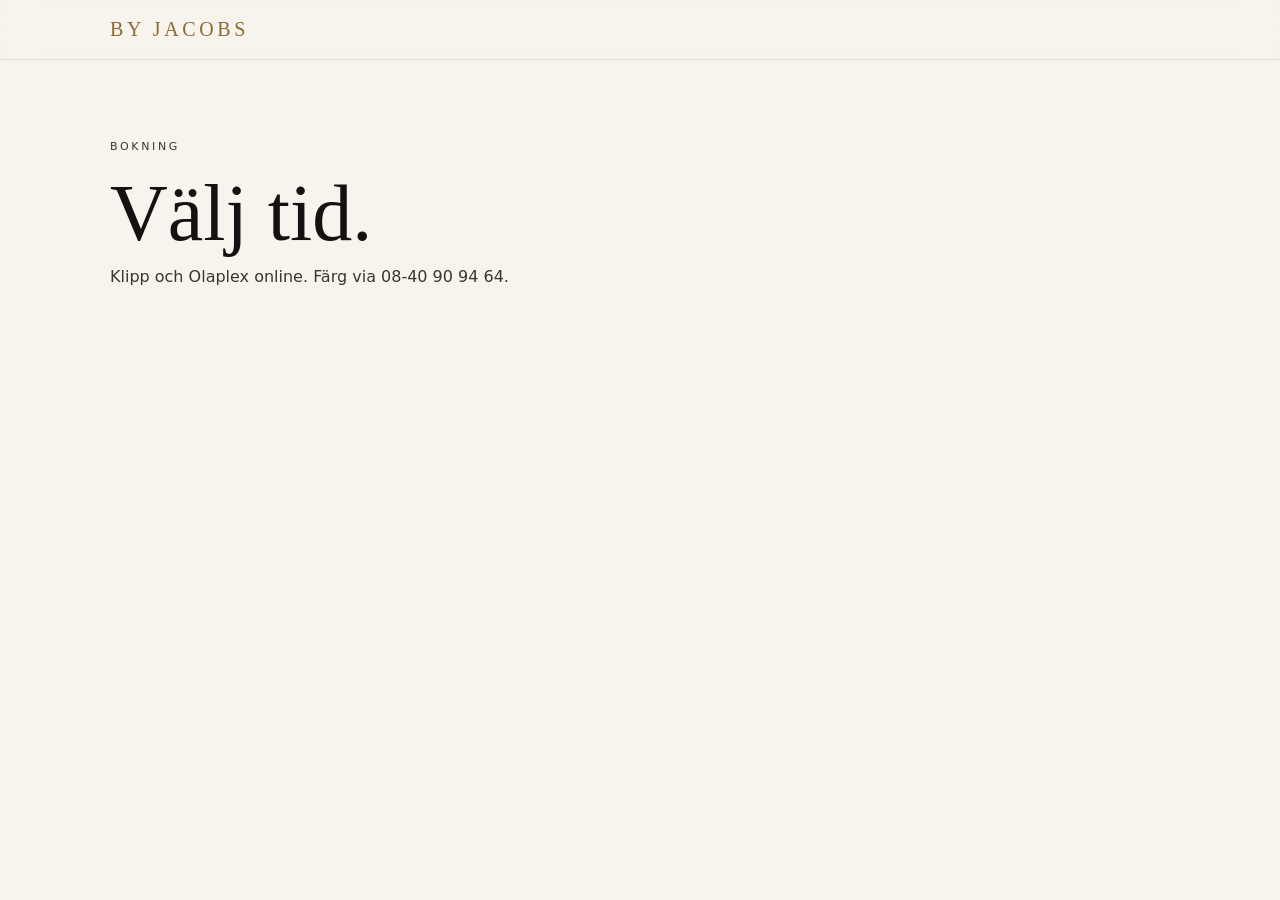
==== boka.html @ fabb0403 "Initial By Jacobs concept site" ====
<!DOCTYPE html><html lang=sv><head><meta charset=UTF-8><meta name=viewport content="width=device-width,initial-scale=1"><title>Boka — By Jacobs</title><link rel=stylesheet href=css/styles.css></head><body><header class=nav><div class=nav-inner><a class=logo href=index.html>By Jacobs</a></div></header><section class=hero><p class=kicker>Bokning</p><h1>Välj tid.</h1><p>Klipp och Olaplex online. Färg via 08-40 90 94 64.</p></section></body></html>
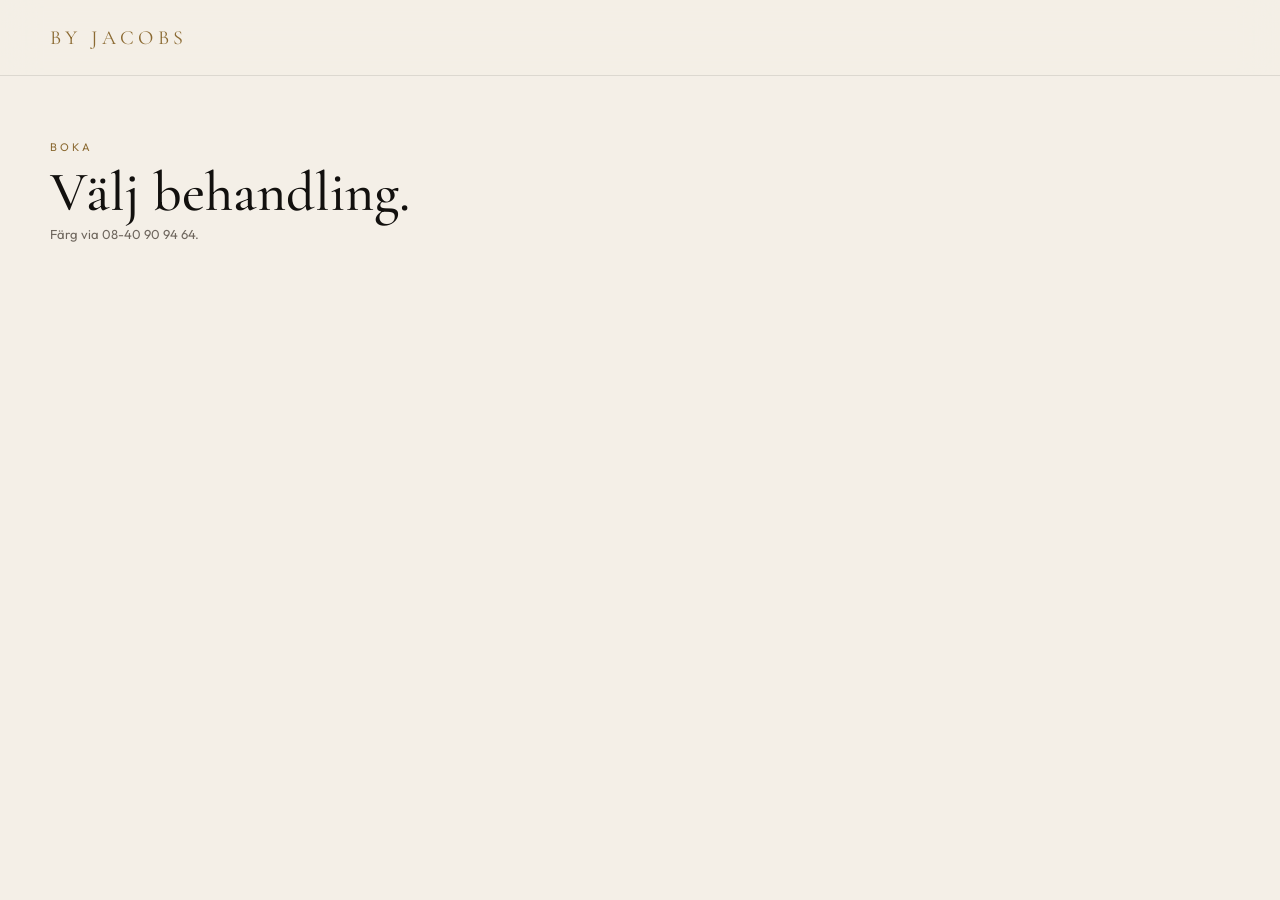
==== commit a8a9e1cd: "Premium animated homepage with services and products" ====
--- a/boka.html
+++ b/boka.html
@@ -1 +1 @@
-<!DOCTYPE html><html lang=sv><head><meta charset=UTF-8><meta name=viewport content="width=device-width,initial-scale=1"><title>Boka — By Jacobs</title><link rel=stylesheet href=css/styles.css></head><body><header class=nav><div class=nav-inner><a class=logo href=index.html>By Jacobs</a></div></header><section class=hero><p class=kicker>Bokning</p><h1>Välj tid.</h1><p>Klipp och Olaplex online. Färg via 08-40 90 94 64.</p></section></body></html>+<!DOCTYPE html><html lang=sv><head><meta charset=UTF-8><meta name=viewport content="width=device-width,initial-scale=1"><title>Boka</title><link href="https://fonts.googleapis.com/css2?family=Cormorant+Garamond:wght@500&family=Outfit:wght@400;500&display=swap" rel=stylesheet><link rel=stylesheet href=css/styles.css></head><body><header class="nav scrolled"><div class=nav-in><a class=logo href=index.html>By Jacobs</a></div></header><section class=section style=padding-top:140px><div class=wrap><p class=kicker>Boka</p><h2>Välj behandling.</h2><p class=meta>Färg via 08-40 90 94 64.</p></div></section></body></html>
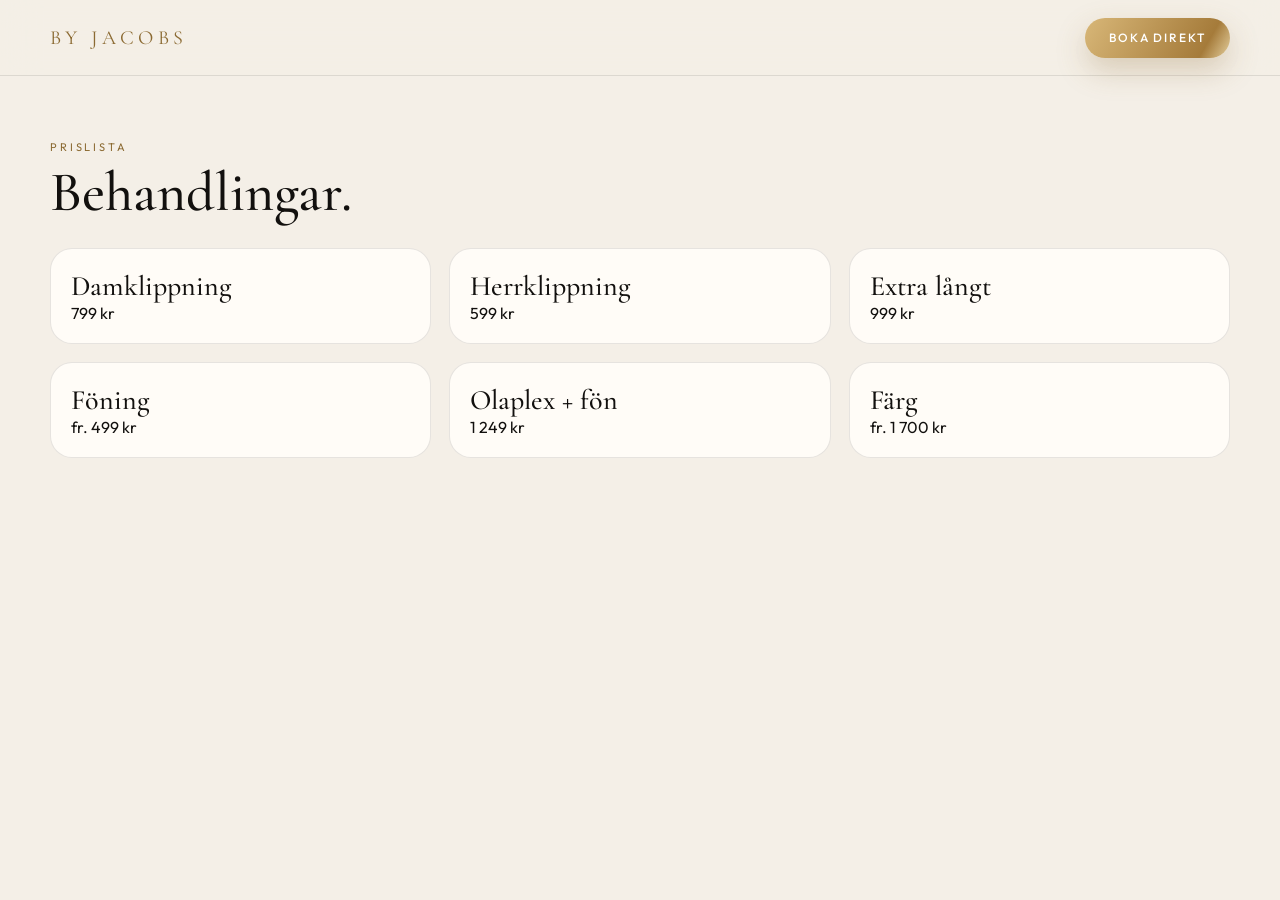
==== commit 6137dbec: "Add live catalog and official price list" ====
--- a/boka.html
+++ b/boka.html
@@ -1 +1 @@
-<!DOCTYPE html><html lang=sv><head><meta charset=UTF-8><meta name=viewport content="width=device-width,initial-scale=1"><title>Boka</title><link href="https://fonts.googleapis.com/css2?family=Cormorant+Garamond:wght@500&family=Outfit:wght@400;500&display=swap" rel=stylesheet><link rel=stylesheet href=css/styles.css></head><body><header class="nav scrolled"><div class=nav-in><a class=logo href=index.html>By Jacobs</a></div></header><section class=section style=padding-top:140px><div class=wrap><p class=kicker>Boka</p><h2>Välj behandling.</h2><p class=meta>Färg via 08-40 90 94 64.</p></div></section></body></html>+<!DOCTYPE html><html lang=sv><head><meta charset=UTF-8><meta name=viewport content="width=device-width,initial-scale=1"><title>Boka</title><link href="https://fonts.googleapis.com/css2?family=Cormorant+Garamond:wght@500;600&family=Outfit:wght@400;500&display=swap" rel=stylesheet><link rel=stylesheet href=css/styles.css></head><body><header class="nav scrolled"><div class=nav-in><a class=logo href=index.html>By Jacobs</a><a class="btn btn-gold" href="https://www.bokadirekt.se/places/by-jacobs-41975">Boka Direkt</a></div></header><section class=section style=padding-top:140px><div class=wrap><p class=kicker>Prislista</p><h2>Behandlingar.</h2><div class=grid3 style=margin-top:28px><article class=card><div class=body><h3>Damklippning</h3><p class=price>799 kr</p></div></article><article class=card><div class=body><h3>Herrklippning</h3><p class=price>599 kr</p></div></article><article class=card><div class=body><h3>Extra långt</h3><p class=price>999 kr</p></div></article><article class=card><div class=body><h3>Föning</h3><p class=price>fr. 499 kr</p></div></article><article class=card><div class=body><h3>Olaplex + fön</h3><p class=price>1 249 kr</p></div></article><article class=card><div class=body><h3>Färg</h3><p class=price>fr. 1 700 kr</p></div></article></div></div></section></body></html>
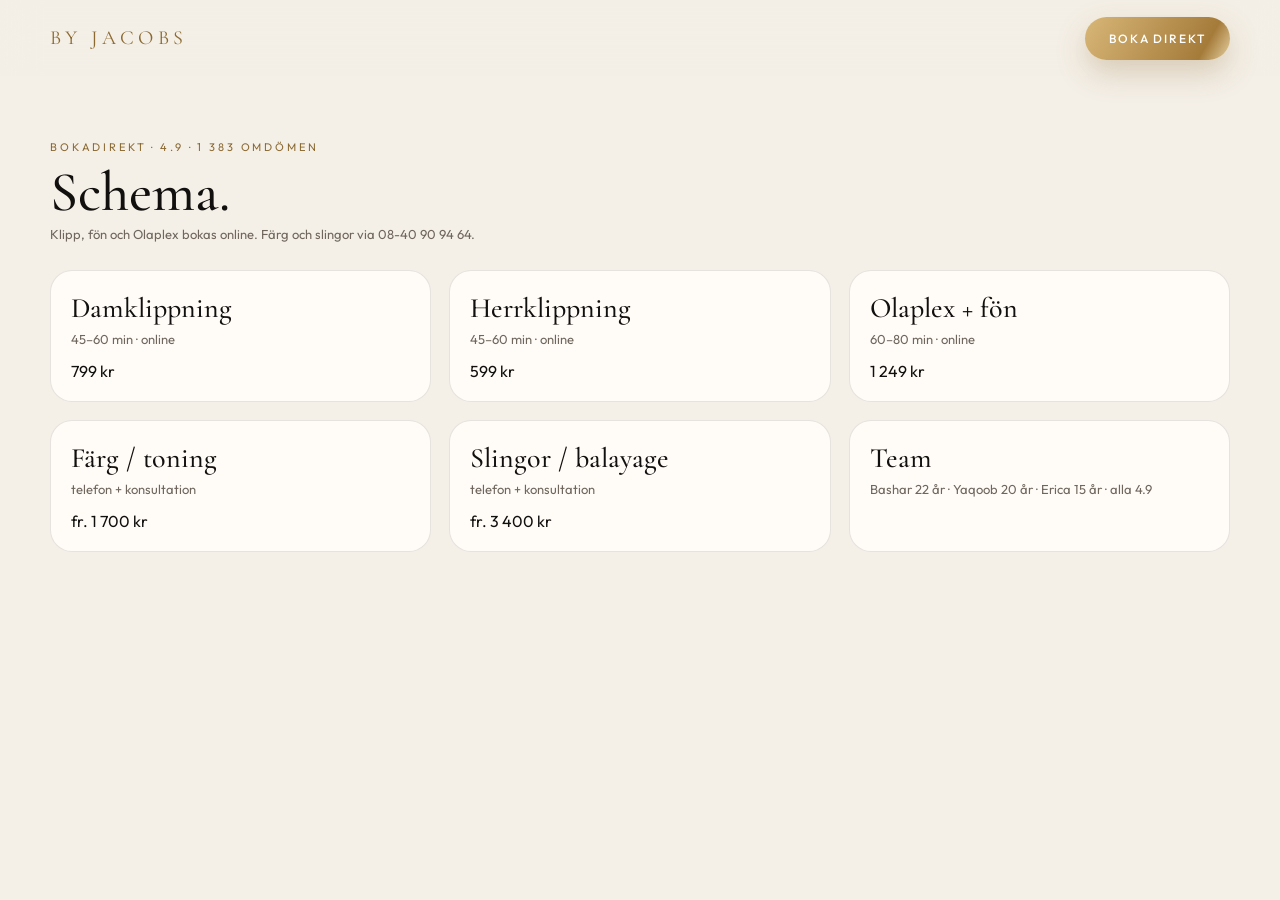
==== commit 0eefd954: "Add HairSalon schema and Boka Direkt booking component" ====
--- a/boka.html
+++ b/boka.html
@@ -1 +1,25 @@
-<!DOCTYPE html><html lang=sv><head><meta charset=UTF-8><meta name=viewport content="width=device-width,initial-scale=1"><title>Boka</title><link href="https://fonts.googleapis.com/css2?family=Cormorant+Garamond:wght@500;600&family=Outfit:wght@400;500&display=swap" rel=stylesheet><link rel=stylesheet href=css/styles.css></head><body><header class="nav scrolled"><div class=nav-in><a class=logo href=index.html>By Jacobs</a><a class="btn btn-gold" href="https://www.bokadirekt.se/places/by-jacobs-41975">Boka Direkt</a></div></header><section class=section style=padding-top:140px><div class=wrap><p class=kicker>Prislista</p><h2>Behandlingar.</h2><div class=grid3 style=margin-top:28px><article class=card><div class=body><h3>Damklippning</h3><p class=price>799 kr</p></div></article><article class=card><div class=body><h3>Herrklippning</h3><p class=price>599 kr</p></div></article><article class=card><div class=body><h3>Extra långt</h3><p class=price>999 kr</p></div></article><article class=card><div class=body><h3>Föning</h3><p class=price>fr. 499 kr</p></div></article><article class=card><div class=body><h3>Olaplex + fön</h3><p class=price>1 249 kr</p></div></article><article class=card><div class=body><h3>Färg</h3><p class=price>fr. 1 700 kr</p></div></article></div></div></section></body></html>+<!DOCTYPE html>
+<html lang="sv">
+<head>
+  <meta charset="UTF-8" />
+  <meta name="viewport" content="width=device-width, initial-scale=1" />
+  <title>Boka tid — By Jacobs</title>
+  <link href="https://fonts.googleapis.com/css2?family=Cormorant+Garamond:wght@500;600&family=Outfit:wght@400;500&display=swap" rel="stylesheet" />
+  <link rel="stylesheet" href="css/styles.css" />
+</head>
+<body>
+  <header class="nav scrolled"><div class="nav-in"><a class="logo" href="index.html">By Jacobs</a><a class="btn btn-gold" href="https://www.bokadirekt.se/places/by-jacobs-41975">Boka Direkt</a></div></header>
+  <section class="section" style="padding-top:140px"><div class="wrap">
+    <p class="kicker">Bokadirekt · 4.9 · 1 383 omdömen</p>
+    <h2>Schema.</h2>
+    <p class="meta">Klipp, fön och Olaplex bokas online. Färg och slingor via 08-40 90 94 64.</p>
+    <div class="grid3" style="margin-top:28px">
+      <article class="card"><div class="body"><h3>Damklippning</h3><p class="meta">45–60 min · online</p><p class="price">799 kr</p></div></article>
+      <article class="card"><div class="body"><h3>Herrklippning</h3><p class="meta">45–60 min · online</p><p class="price">599 kr</p></div></article>
+      <article class="card"><div class="body"><h3>Olaplex + fön</h3><p class="meta">60–80 min · online</p><p class="price">1 249 kr</p></div></article>
+      <article class="card"><div class="body"><h3>Färg / toning</h3><p class="meta">telefon + konsultation</p><p class="price">fr. 1 700 kr</p></div></article>
+      <article class="card"><div class="body"><h3>Slingor / balayage</h3><p class="meta">telefon + konsultation</p><p class="price">fr. 3 400 kr</p></div></article>
+      <article class="card"><div class="body"><h3>Team</h3><p class="meta">Bashar 22 år · Yaqoob 20 år · Erica 15 år · alla 4.9</p></div></article>
+    </div>
+  </div></section>
+</body></html>
--- a/css/styles.css
+++ b/css/styles.css
@@ -0,0 +1 @@
+:root{--ivory:#F4EFE7;--paper:#FFFcf7;--ink:#12100E;--mute:#6F675E;--gold:#C4A36A;--gold2:#8B6A32;--line:rgba(18,16,14,.1)}*{box-sizing:border-box;margin:0;padding:0}html{scroll-behavior:smooth}body{font-family:Outfit,system-ui,sans-serif;background:var(--ivory);color:var(--ink);overflow-x:hidden}a{color:inherit;text-decoration:none}img{display:block;width:100%;height:100%;object-fit:cover}.wrap{width:min(1180px,calc(100% - 36px));margin-inline:auto}.nav{position:fixed;inset:0 0 auto;z-index:40;height:76px;display:flex;align-items:center;background:rgba(244,239,231,.55);backdrop-filter:blur(18px);transition:.4s ease}.nav.scrolled{background:rgba(244,239,231,.92)}.nav-in{width:min(1180px,calc(100% - 36px));margin:auto;display:flex;align-items:center;justify-content:space-between}.logo{font-family:"Cormorant Garamond",serif;letter-spacing:.22em;text-transform:uppercase;color:var(--gold2);font-size:20px}.logo small{display:block;font-family:Outfit,sans-serif;font-size:9px;letter-spacing:.3em;color:var(--mute);text-align:center}.links{display:flex;gap:26px;font-size:12px;letter-spacing:.14em;text-transform:uppercase}.links a{position:relative}.btn{display:inline-flex;padding:14px 24px;border-radius:999px;border:0;font:500 12px Outfit,sans-serif;letter-spacing:.16em;text-transform:uppercase;transition:transform .35s}.btn-gold{color:#fff;background:linear-gradient(120deg,#d8b778,#a57b3a 40%,#ead7a8 50%,#a57b3a 60%,#8b6a32);background-size:220% 100%;animation:shimmer 4.5s linear infinite;box-shadow:0 12px 30px rgba(139,106,50,.28)}.btn-ghost{background:transparent;color:#fff;border:1px solid rgba(255,255,255,.55)}.btn-dark{background:var(--ink);color:#fff}.btn:hover{transform:translateY(-2px) scale(1.02)}@keyframes shimmer{to{background-position:220% 0}}.hero{min-height:100svh;position:relative;display:grid;place-items:end start;color:#fff;overflow:hidden}.hero-bg{position:absolute;inset:-8%;background:linear-gradient(180deg,rgba(18,16,14,.15),rgba(18,16,14,.62) 70%),url("https://images.unsplash.com/photo-1522337360788-8b13dee7a37e?auto=format&fit=crop&w=2000&q=80") center/cover;animation:ken 22s ease-in-out infinite alternate}@keyframes ken{from{transform:scale(1)}to{transform:scale(1.08)}}.hero-copy{position:relative;z-index:2;padding:0 0 88px;width:min(1180px,calc(100% - 36px));margin-inline:auto}.eyebrow{font-size:11px;letter-spacing:.32em;text-transform:uppercase;color:#e6d3aa;margin-bottom:16px}.hero h1{font-family:"Cormorant Garamond",serif;font-weight:500;font-size:clamp(48px,8vw,96px);line-height:.9}.hero p{max-width:38ch;margin:18px 0 28px;color:rgba(255,255,255,.82);font-size:17px}.cta-row{display:flex;gap:12px;flex-wrap:wrap}.trust{margin-top:28px;display:flex;gap:18px;flex-wrap:wrap;font-size:11px;letter-spacing:.16em;text-transform:uppercase;color:rgba(255,255,255,.7)}.reveal{opacity:0;transform:translateY(28px);animation:up .9s forwards}.d1{animation-delay:.1s}.d2{animation-delay:.25s}.d3{animation-delay:.4s}.d4{animation-delay:.55s}@keyframes up{to{opacity:1;transform:none}}.section{padding:92px 0}.kicker{font-size:11px;letter-spacing:.26em;text-transform:uppercase;color:var(--gold2);margin-bottom:10px}h2{font-family:"Cormorant Garamond",serif;font-weight:500;font-size:clamp(32px,5vw,56px);line-height:1}.head{display:flex;justify-content:space-between;align-items:end;gap:20px;margin-bottom:36px}.grid3{display:grid;grid-template-columns:repeat(3,1fr);gap:18px}.card{background:var(--paper);border-radius:22px;overflow:hidden;border:1px solid var(--line);transition:transform .5s}.card:hover{transform:translateY(-8px)}.card .ph{height:260px;overflow:hidden}.card .ph img{transition:transform 1s}.card:hover .ph img{transform:scale(1.08)}.card .body{padding:20px}.card h3{font-family:"Cormorant Garamond",serif;font-size:28px;font-weight:500}.meta{color:var(--mute);font-size:13px;margin:6px 0 14px}.marquee{overflow:hidden;padding:18px 0;background:var(--paper)}.track{display:flex;gap:48px;width:max-content;animation:slide 22s linear infinite;font-family:"Cormorant Garamond",serif;font-size:24px;color:#8a7d6d}@keyframes slide{to{transform:translateX(-50%)}}.banner{display:grid;grid-template-columns:1.1fr .9fr;min-height:520px;border-radius:28px;overflow:hidden}.banner .txt{background:var(--ink);color:#fff;padding:56px;display:grid;align-content:center}.banner h2{color:#fff}.float{animation:float 6s ease-in-out infinite}@keyframes float{50%{transform:translateY(-10px)}}.contact{padding:24px 0 80px}footer{padding:40px 0 28px;color:var(--mute);font-size:13px;border-top:1px solid var(--line);display:flex;justify-content:space-between}@media(max-width:860px){.links{display:none}.grid3,.banner{grid-template-columns:1fr}.hero{min-height:92svh}}
